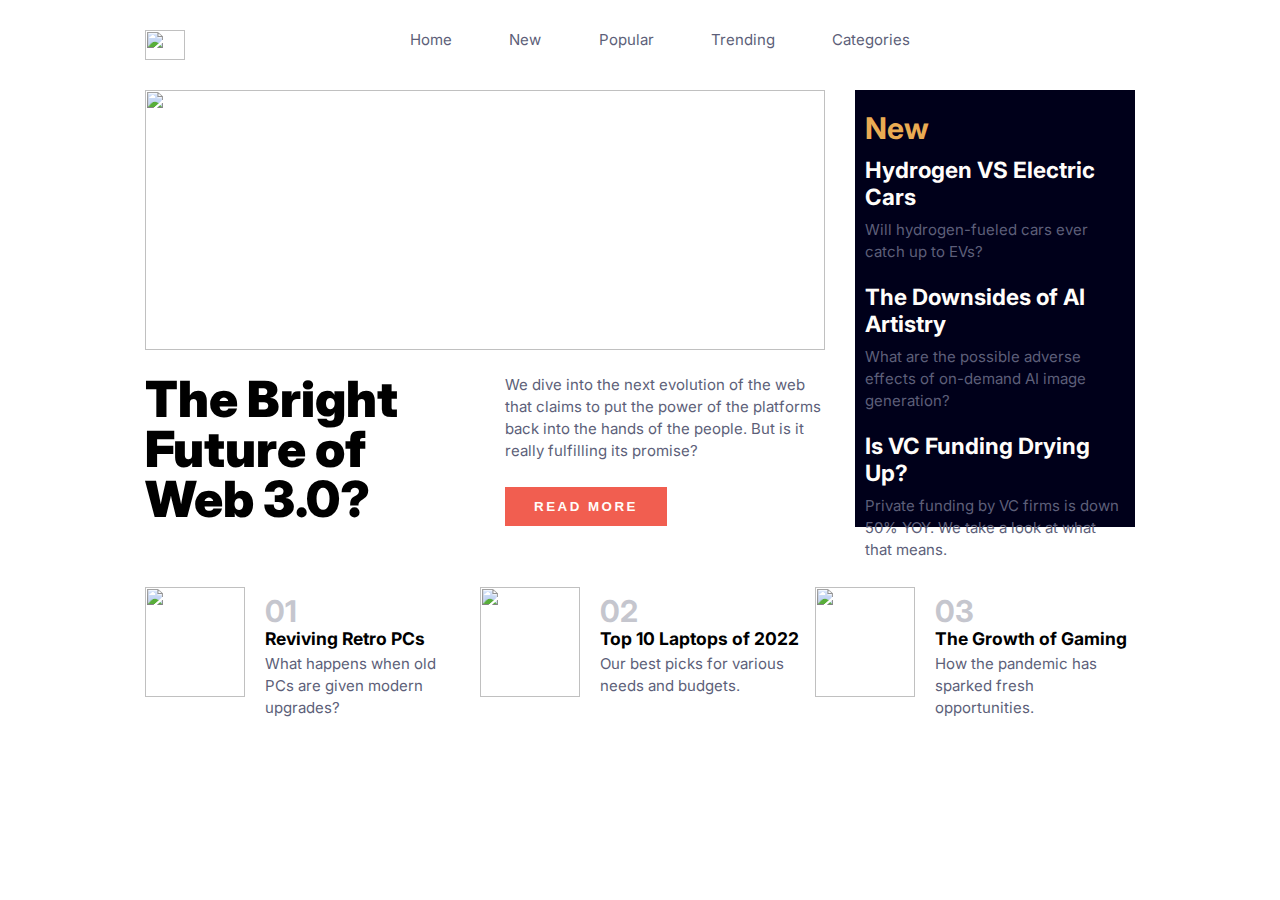
==== index.html @ 92e658a3 "Add files via upload" ====
<!DOCTYPE html>
<html lang="en">
  <head>
    <meta charset="UTF-8">
    <meta http-equiv="X-UA-Compatible" content="IE=edge">
    <meta name="viewport" content="width=device-width, initial-scale=1.0">
    <title>News Homepage</title>
    <link rel="stylesheet" href="style.css">
    <link rel="preconnect" href="https://fonts.googleapis.com">
    <link rel="preconnect" href="https://fonts.gstatic.com" crossorigin>
    <link href="https://fonts.googleapis.com/css2?family=Inter:wght@400;700;800&display=swap" rel="stylesheet">
  </head>
  <body>
    <nav>
      <div class="container-nav">
       <div class="logo"><img src="./image/logo.svg" alt="" width="40px" height="30px"></div>
        <ul class=" nav">
          <li>Home</li>
          <li>New</li>
          <li>Popular</li>
          <li>Trending</li>
          <li>Categories</li>
        </ul>
        <div><img  src="./image/icon-menu.svg" alt="" width="30px" height="20px" id="hamburgerMenu" >
          <ul class="side-nav" id="sideNav">
            <div ><img id="crossBar" src="./image/icon-close-menu.svg" alt=""></div>
            <li>Home</li>
            <li>New</li>
            <li>Popular</li>
            <li>Trending</li>
            <li>Categories</li>
          </ul>
        </div> 
      </div>
    </nav>

    <header class="header">
      <div class="container-header">
        <div>
          <img src="./image/image-web-3-desktop.jpg" alt="" width="680px" height="260px" class="desktop"> 
          <img src="./image/image-web-3-mobile.jpg" alt="" width="440px" height="320px" class="mobile">
          <div class="hero">
            <h1 class="h1">The Bright Future of Web 3.0?</h1>
            <div class="paragraph">
              <p>We dive into the next evolution of the web that claims to put the power of the platforms back into the hands of  the people. But is it really fulfilling its promise?
              </p>
             <button> Read more </button>
            </div>
          </div>
        </div>
        <div class="right-header">
          <h1 style=" color: hsl(35, 77%, 62%);">New</h1>
          <div class="right">
            <h2 style="color:hsl(36, 100%, 99%); padding-bottom: 9px;">Hydrogen VS Electric Cars </h2>
            <p>Will hydrogen-fueled cars ever catch up to EVs? </p>
          </div>  <hr>
          <div class="right">
            <h2 style="color:hsl(36, 100%, 99%); padding-bottom: 9px;">The Downsides of AI Artistry 
            </h2>
            <p>What are the possible adverse effects of    <span style="white-space: nowrap;"> on-demand </span> AI image generation? 
            </p> 
          </div>  <hr>
          <div class="right">
            <h2 style="color:hsl(36, 100%, 99%); padding-bottom: 9px;" >Is VC Funding Drying Up?  </h2>
            <p>Private funding by VC firms is down 50% YOY. We take a look at what that means.</p> 
          </div>
        </div>
      </div>
    </header>

    <section>
      <div class="container-section">
        <div class="box">
          <img src="./image/image-retro-pcs.jpg" alt=""width="100px" height="110px">
          <div class="writeup">
            <h1 class="num">01</h1>
            <h3> Reviving Retro PCs </h3>
            <p>What happens when old PCs are given modern upgrades? </p>
         </div>
        </div>
        <div class="box">
          <img src="./image/image-top-laptops.jpg" alt=""width="100px" height="110px">
          <div class="writeup">
            <h1 class="num">02</h1>
            <h3> Top 10 Laptops of 2022</h3>
            <p> Our best picks for various needs and budgets. </p>
          </div>
        </div>
        <div  class="box">
          <img src="./image/image-gaming-growth.jpg" alt=""width="100px" height="110px">
          <div class="writeup">
            <h1 class="num">03</h1>
            <h3>  The Growth of Gaming  </h3>
            <p> How the pandemic has sparked fresh opportunities. </p>
          </div>
        </div>
      </div>
    </section>
    
    <script src="./tech.js"></script>
  </body>
</html>
---- style.css ----
/* BASIC STYLES */
*{
  box-sizing: border-box;
  margin: 0;
  padding: 0;
}
body{
  margin: 30px 145px;
 font-family:'Inter', sans-serif; 
 font-size: 15px;
}

p{
  color:  hsl(236, 13%, 42%);
  line-height: 22px;
}

hr{
  border: none;
  height: 1px;
  background-color: hsl(236, 13%, 42%);
 }


button{
  margin-top: 25px;
  color:  hsl(36, 100%, 99%);
  border: none;
  background-color:  hsl(5, 85%, 63%);
  text-transform: uppercase;
  padding: 12px 29px;
  font-weight: 700;
  letter-spacing: 2.5px;
}
/* SIDENAV STYLES */
 .side-nav div, .side-nav, .side-nav li, #hamburgerMenu{
  display: none;
 }

/* NAV STYLES  */

.container-nav, .container-header, .header, .container-section, .nav, .logo, .box, .hero, .right-header{
  display: flex;
}

.nav li:hover{
  cursor: pointer;
  color:#000000 ;
}

.container-nav{
  justify-content: space-between;
}

.nav{
  width: 500px;
  justify-content: space-between;
  list-style-type: none;
  color:  hsl(236, 13%, 42%);
}

/* HEADER STYLES */

.container-header{
  margin-top: 30px;
}

.mobile{
  display: none;
}

.hero{
  justify-content: space-between;
  margin: 20px 0 0 0;
}

.h1{
  line-height: 50px;
  font-size: 50px;
  width: 300px;
  font-weight: 900; 
}

.paragraph{
 width: 320px;
}

.right-header{
  justify-content: space-between;
  flex-direction: column;
  background-color: hsl(240, 100%, 5%);
  height: 437px;
  padding: 20px 10px;
  margin-left: 30px;
}

.right{
  color: hsl(233, 8%, 79%);
  padding :10px 0px;
}

/* SECTION STYLES */

.container-section{
  justify-content: space-between;
}

.box{
  margin-top: 60px;
  width: 320px;
}

.writeup{
  margin-left: 20px;
  margin-top: 10px;
  line-height: 28px;
  height:100px; 
}

.num{
  color: hsl(233, 8%, 79%);
  font-size: 30px;
}
 
/* MOBILE VIEW STYLES */

@media(max-width:500px){
  body{
    margin:28px 25px;
  }

  /* SIDE NAV STYLES */

  .side-nav, .side-nav li, .side-nav div, #hamburgerMenu{
    display: block;
  }
  .side-nav{
    list-style: none; 
    width: 254px;
    height: 700px;
    background-color: rgb(244, 244, 244);
    margin: -49px 0px 0px -200px;  
    border-radius: 5px;
    padding: 0px 25px;
    position: absolute;
    cursor: pointer;
    box-shadow:  1px 2px 20px 2px #888;
   }
   .side-nav div{
    text-align: right;
    margin-top: 25px;
    margin-bottom: 60px;
   }
  
   .side-nav li{
    line-height: 55px;
    font-size: 20px;
   }
  
   .side-nav li:hover{
    color:#5e5e5e ;
    font-size: 22px ;
   }

  /* NAV STYLES MOBILE */
  .nav, .desktop{
   display: none;
  }
 .mobile, .container-header, .header .box, .hero, .right-header,.right, .container-section{
   display: block;
 }

 .container-nav{
   display: flex;
 }

 /* HEADER STYLES MOBILE */

 .hero{
   width: 440px;
 }

 .h1{
   font-size: 40px;
   width: 350px;
   font-weight: 900;
 }

 .paragraph{
   width: 450px;
 }
 
 .right-header{
   margin-left: 0px;
   margin-top: 50px;
   flex-direction: column;
   height: 437px;
   padding:20px 25px;
 }

 .right{
   padding :25px 0px;
 }

 /* SECTION STYLES MOBILE */

.box{
   margin-top: 60px;
   width: 420px;
 }
}
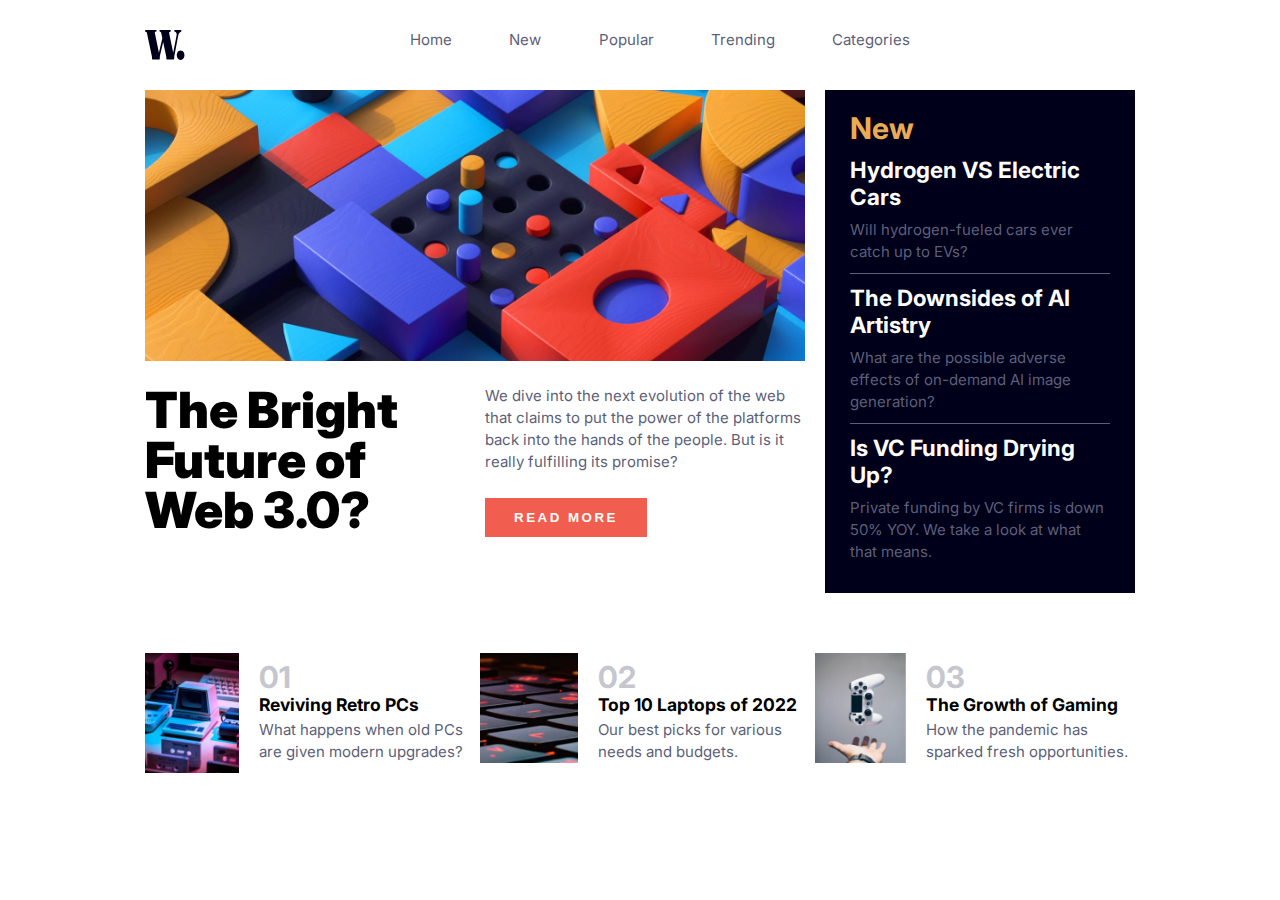
==== commit 80ac67a3: "Add files via upload" ====
--- a/index.html
+++ b/index.html
@@ -37,7 +37,7 @@
     <header class="header">
       <div class="container-header">
         <div>
-          <img src="./image/image-web-3-desktop.jpg" alt="" width="680px" height="260px" class="desktop"> 
+          <img src="./image/image-web-3-desktop.jpg" alt="" class="desktop"> 
           <img src="./image/image-web-3-mobile.jpg" alt="" width="440px" height="320px" class="mobile">
           <div class="hero">
             <h1 class="h1">The Bright Future of Web 3.0?</h1>
@@ -71,7 +71,7 @@
     <section>
       <div class="container-section">
         <div class="box">
-          <img src="./image/image-retro-pcs.jpg" alt=""width="100px" height="110px">
+          <img src="./image/image-retro-pcs.jpg" alt=""width="50%" height="120px">
           <div class="writeup">
             <h1 class="num">01</h1>
             <h3> Reviving Retro PCs </h3>
@@ -79,7 +79,7 @@
          </div>
         </div>
         <div class="box">
-          <img src="./image/image-top-laptops.jpg" alt=""width="100px" height="110px">
+          <img src="./image/image-top-laptops.jpg" alt=""width="50%" height="110px">
           <div class="writeup">
             <h1 class="num">02</h1>
             <h3> Top 10 Laptops of 2022</h3>
@@ -87,7 +87,7 @@
           </div>
         </div>
         <div  class="box">
-          <img src="./image/image-gaming-growth.jpg" alt=""width="100px" height="110px">
+          <img src="./image/image-gaming-growth.jpg" alt=""width="50%" height="110px">
           <div class="writeup">
             <h1 class="num">03</h1>
             <h3>  The Growth of Gaming  </h3>
--- a/style.css
+++ b/style.css
@@ -33,7 +33,7 @@
   letter-spacing: 2.5px;
 }
 /* SIDENAV STYLES */
- .side-nav div, .side-nav, .side-nav li, #hamburgerMenu{
+ .side-nav div, #sideNav, .side-nav, .side-nav li, #hamburgerMenu{
   display: none;
  }
 
@@ -60,6 +60,11 @@
 }
 
 /* HEADER STYLES */
+.desktop{
+  width: 100%;
+
+}
+/* width="680px" height="260px" class="desktop" */
 
 .container-header{
   margin-top: 30px;
@@ -72,6 +77,7 @@
 .hero{
   justify-content: space-between;
   margin: 20px 0 0 0;
+  width:100%;
 }
 
 .h1{
@@ -86,12 +92,19 @@
 }
 
 .right-header{
-  justify-content: space-between;
+  /* justify-content: space-between;
   flex-direction: column;
+  hei
+  437
+ 
+  padding: 20px 10px;
+  margin-left: 30px; */
+  max-height: 737px;
+  margin-left: 20px;
   background-color: hsl(240, 100%, 5%);
-  height: 437px;
-  padding: 20px 10px;
-  margin-left: 30px;
+  margin-top: 0px;
+  flex-direction: column;
+  padding:20px 25px;
 }
 
 .right{
@@ -121,10 +134,11 @@
   color: hsl(233, 8%, 79%);
   font-size: 30px;
 }
+
  
 /* MOBILE VIEW STYLES */
 
-@media(max-width:500px){
+@media(max-width:750px){
   body{
     margin:28px 25px;
   }
@@ -175,7 +189,7 @@
  }
 
  /* HEADER STYLES MOBILE */
-
+ 
  .hero{
    width: 440px;
  }
